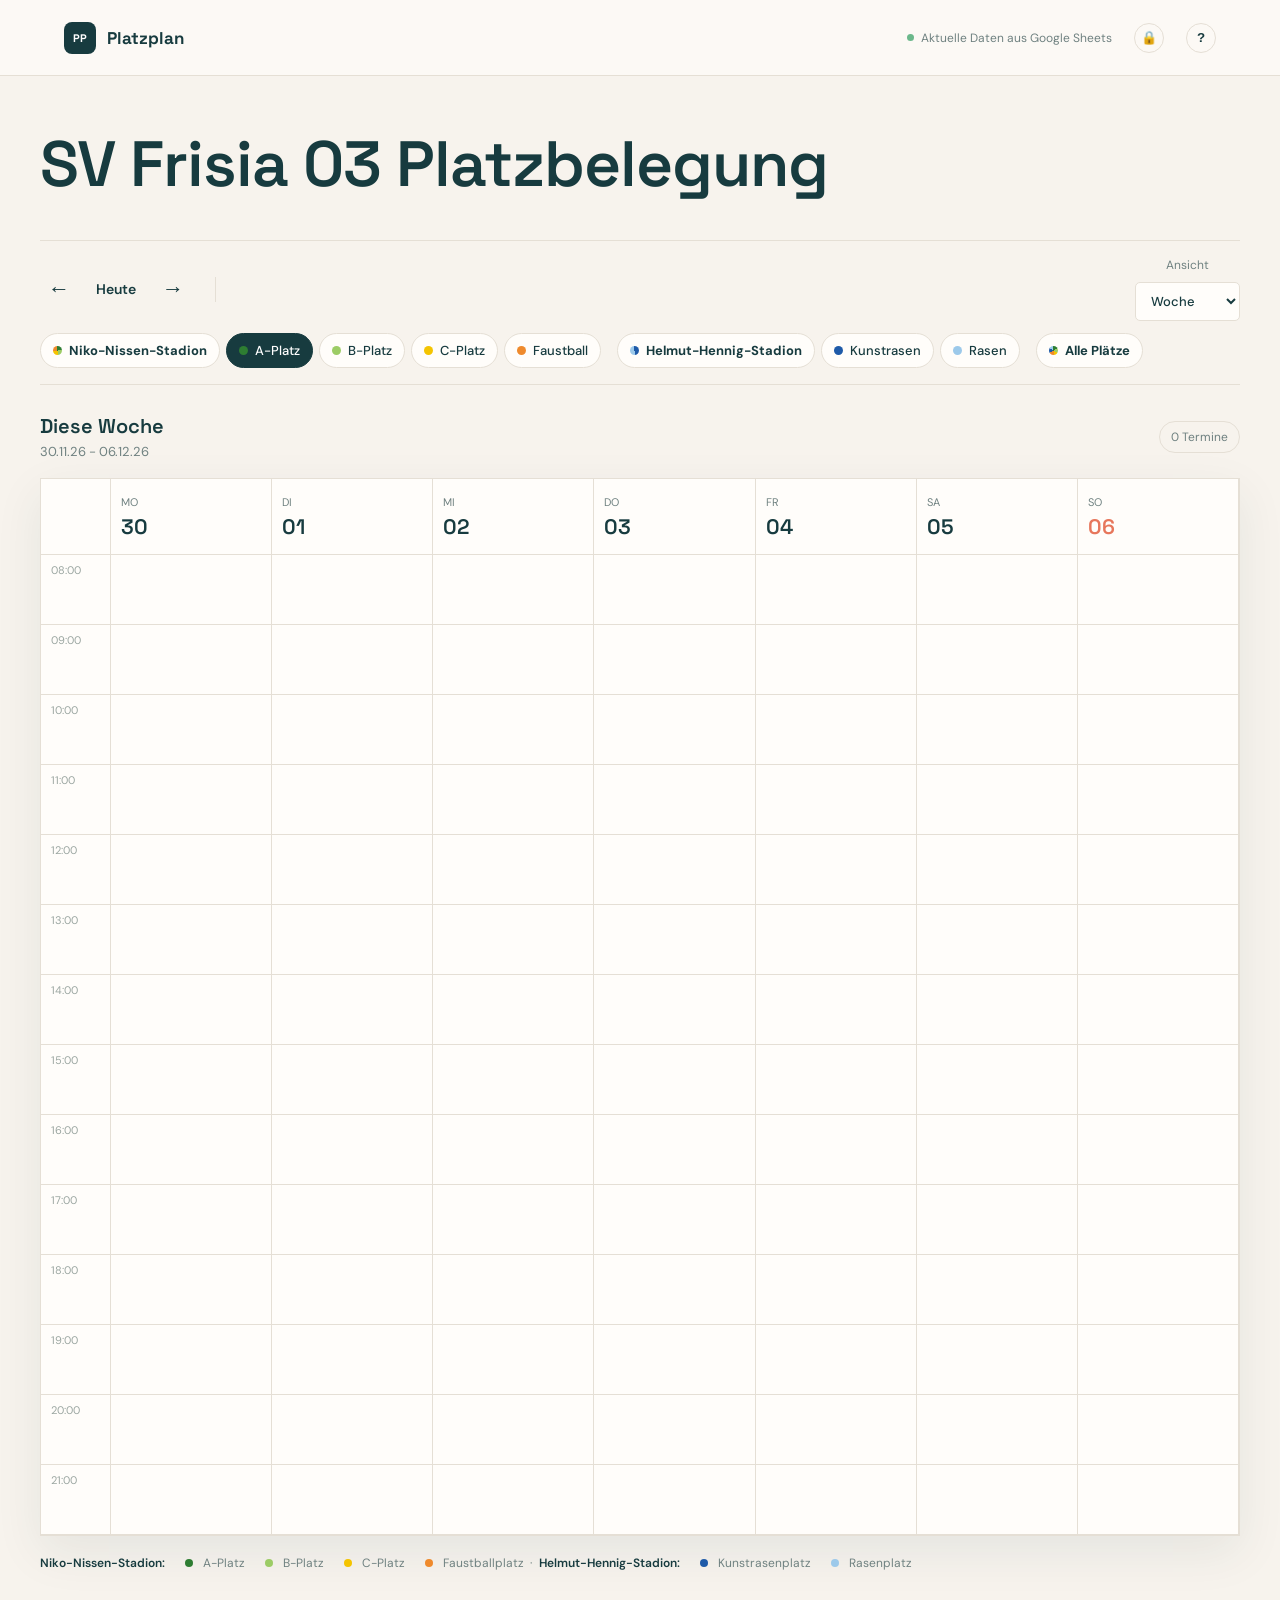
==== index.html @ 4167d1d9 "Platzplan: erste Version Co-Authored-By: Claude Opus 5.5 <noreply@anthropic.com>" ====
<!doctype html>
<html lang="de">
<head>
  <meta charset="utf-8">
  <meta name="viewport" content="width=device-width, initial-scale=1">
  <meta name="theme-color" content="#f4efe7">
  <title>Platzplan</title>
  <link rel="preconnect" href="https://fonts.googleapis.com">
  <link rel="preconnect" href="https://fonts.gstatic.com" crossorigin>
  <link href="https://fonts.googleapis.com/css2?family=DM+Sans:wght@400;500;600;700&family=Space+Grotesk:wght@500;600;700&display=swap" rel="stylesheet">
  <link rel="stylesheet" href="styles.css?v=20261004p">
</head>
<body>
  <header class="topbar">
    <a class="brand" href="#"><span class="brand-mark">PP</span><span>Platzplan</span></a>
    <div class="topbar-actions"><span class="sync-status"><i></i> Aktuelle Daten aus Google Sheets</span><a class="icon-button" href="admin.html" title="Anmelden zum Bearbeiten" aria-label="Admin-Login">🔒</a><button class="icon-button" id="helpButton" aria-label="Hilfe">?</button></div>
  </header>

  <main class="shell">
    <section class="intro"><h1>SV Frisia 03 Platzbelegung</h1></section>

    <section class="toolbar" aria-label="Planfilter">
      <div class="date-nav"><button class="small-button" id="previousWeek" aria-label="Vorherige Woche">←</button><button class="date-label" id="todayButton">Heute</button><button class="small-button" id="nextWeek" aria-label="Nächste Woche">→</button></div>
      <div class="toolbar-divider"></div><label class="select-wrap"><span>Ansicht</span><select id="viewSelect"><option value="week">Woche</option><option value="month">Monat</option><option value="day">Tag</option></select></label><div class="hall-buttons" id="hallButtons" role="group" aria-label="Platz wählen"></div>
    </section>

    <section class="summary-row"><div><strong id="weekTitle">Diese Woche</strong><span id="dateRange"></span></div><span class="event-count" id="eventCount">0 Termine</span></section>
    <section class="planner" id="planner" aria-live="polite"></section>

    <section class="bottom-row"><div class="hall-legend"><strong>Niko-Nissen-Stadion:</strong> <span class="legend-dot platz-a"></span>A-Platz <span class="legend-dot platz-b"></span>B-Platz <span class="legend-dot platz-c"></span>C-Platz <span class="legend-dot platz-faust"></span>Faustballplatz &nbsp;·&nbsp; <strong>Helmut-Hennig-Stadion:</strong> <span class="legend-dot platz-kunst"></span>Kunstrasenplatz <span class="legend-dot platz-rasen"></span>Rasenplatz</div></section>
  </main>

  <dialog id="eventDialog"><form method="dialog" id="eventForm"><div class="dialog-head"><div><p class="eyebrow">Termin verwalten</p><h2 id="dialogTitle">Neuer Termin</h2></div><button class="close-button" value="cancel" aria-label="Schließen">×</button></div><input type="hidden" id="eventId">
    <div class="form-grid"><label>Bezeichnung<input id="titleInput" required placeholder="z. B. Jugendtraining"></label><label>Platz<select id="hallInput" required></select></label><label>Datum<input id="dateInput" type="date" required></label><label>Beginn<input id="startInput" type="time" required></label><label>Ende<input id="endInput" type="time" required></label><label>Art<select id="typeInput"><option value="training">Training</option><option value="game">Spiel</option><option value="event">Veranstaltung</option></select></label></div>
    <label class="recurring-check"><input id="recurringInput" type="checkbox"> <span>Wiederholt sich regelmäßig</span></label><div class="recurrence-fields" id="recurrenceFields"><label>Wiederholung<select id="frequencyInput"><option value="weekly">Jede Woche</option><option value="biweekly">Alle 2 Wochen</option></select></label><label>An diesen Tagen<div class="day-picker" id="dayPicker"></div></label><label>Endet am<input id="untilInput" type="date"></label></div>
    <div class="form-actions"><button class="secondary-button close-form" value="cancel">Abbrechen</button><button class="danger-button" type="button" id="deleteButton">Löschen</button><button class="primary-button" value="default" type="submit">Termin speichern</button></div>
  </form></dialog>
  <dialog id="detailsDialog"><div class="dialog-head"><div><p class="eyebrow">Terminübersicht</p><h2 id="detailsTitle">Termin</h2></div><form method="dialog"><button class="close-button" aria-label="Schließen">×</button></form></div><div class="details-list"><div><span>Platz</span><strong id="detailsHall"></strong></div><div><span>Datum</span><strong id="detailsDate"></strong></div><div><span>Uhrzeit</span><strong id="detailsTime"></strong></div><div><span>Art</span><strong id="detailsType"></strong></div><div><span>Wiederholung</span><strong id="detailsRepeat"></strong></div></div><form method="dialog" class="details-close"><button class="secondary-button">Schließen</button></form></dialog>
  <div class="toast" id="toast" role="status"></div>
  <script src="app.js?v=20261004p"></script>
</body>
</html>
---- styles.css ----
.details-list{display:grid;gap:1px;background:var(--line);border:1px solid var(--line);border-radius:5px;overflow:hidden}.details-list div{display:flex;justify-content:space-between;gap:20px;padding:13px;background:var(--panel);font-size:14px}.details-list span{color:var(--muted)}.details-list strong{text-align:right}.details-close{display:flex;justify-content:flex-end;margin-top:22px}
@media(max-width:650px){.topbar{height:52px;padding:0 12px}.brand{font-size:14px;gap:7px}.brand-mark{width:26px;height:26px;font-size:9px}.icon-button{width:34px;height:34px}.shell{padding:18px 12px 24px}.intro{display:block;margin-bottom:18px}.intro h1{font-size:30px;line-height:1.05;letter-spacing:0}.toolbar{gap:6px;padding:10px 0}.date-nav{gap:4px}.small-button{font-size:18px;padding:6px 10px}.date-label{font-size:12px}.select-wrap select{padding:7px 8px;font-size:12px}.summary-row{padding:16px 0 10px}.summary-row strong{font-size:16px}.summary-row span:not(.event-count){font-size:11px}.event-count{font-size:10px;padding:5px 8px}.planner{min-height:280px}.planner-grid{min-width:780px}.day-head{padding:10px 7px;font-size:10px}.day-head strong{font-size:17px}.time-label{height:60px;padding:6px 7px;font-size:10px}.day-column{height:60px;background:linear-gradient(to bottom,transparent 59px,var(--line) 59px)}.event{left:3px;right:3px;min-height:42px;padding:6px;font-size:9px}.event strong{font-size:10px}.event small{font-size:9px}.month-grid{min-width:700px}.month-day{min-height:92px;padding:6px}.month-weekday{padding:8px 6px;font-size:10px}.month-day-number{font-size:14px;margin-bottom:4px}.month-event{font-size:9px;padding:4px}.bottom-row{font-size:11px;line-height:1.8}.hall-legend{gap:2px}}
@media(max-width:950px){.week-compact{display:grid;grid-template-columns:repeat(7,1fr);gap:2px;padding:8px 4px}.week-compact-head{text-align:center;font-size:9px;color:var(--muted);text-transform:uppercase;padding:2px 0 6px}.week-compact-head strong{display:block;font:600 13px 'Space Grotesk';color:var(--ink);text-transform:none}.week-compact-head.active strong{color:var(--coral)}.week-compact-day{display:flex;flex-direction:column;gap:3px;min-height:36px;padding:0 1px}.week-compact-event{border-radius:3px;padding:3px 2px;font-size:8px;text-align:center;color:var(--ink);border-left:2px solid;cursor:pointer;overflow:hidden;white-space:nowrap}.week-compact-more{font-size:8px;color:var(--muted);text-align:center}}
.month-grid{display:grid;grid-template-columns:repeat(7,minmax(120px,1fr));min-width:840px}.month-weekday{padding:12px 10px;border-right:1px solid var(--line);border-bottom:1px solid var(--line);font-size:11px;color:var(--muted);text-transform:uppercase}.month-day{min-height:125px;border-right:1px solid var(--line);border-bottom:1px solid var(--line);padding:8px;background:var(--panel)}.month-day.other-month{background:#faf8f4;color:#b8c0bc}.month-day.today{box-shadow:inset 0 3px 0 var(--coral)}.month-day-number{font:600 16px 'Space Grotesk';margin-bottom:7px}.month-event{display:block;border-left:3px solid;padding:5px 6px;margin:3px 0;border-radius:3px;font-size:10px;line-height:1.2;overflow:hidden;white-space:nowrap;text-overflow:ellipsis}.month-more{font-size:10px;color:var(--muted);padding:3px 6px}
.hall-legend{display:flex;align-items:center;flex-wrap:wrap;gap:4px}

:root{--ink:#173b3f;--muted:#6f8180;--paper:#f7f3ed;--panel:#fffdfa;--line:#e5dfd5;--coral:#e7765b;--mint:#c8e6d8;--yellow:#f2d98b;--blue:#b9d9df;--shadow:0 16px 45px rgba(23,59,63,.08)}*{box-sizing:border-box}body{margin:0;background:var(--paper);color:var(--ink);font-family:'DM Sans',sans-serif}.topbar{height:76px;border-bottom:1px solid var(--line);display:flex;align-items:center;justify-content:space-between;padding:0 clamp(20px,5vw,76px);background:rgba(255,253,250,.68)}.brand{color:var(--ink);text-decoration:none;display:flex;align-items:center;gap:11px;font-family:'Space Grotesk';font-weight:700;font-size:17px}.brand-mark{display:grid;place-items:center;width:32px;height:32px;background:var(--ink);color:#fff;border-radius:8px;font-size:11px;letter-spacing:0}.topbar-actions{display:flex;align-items:center;gap:22px;color:var(--muted);font-size:12px}.sync-status{display:flex;align-items:center;gap:7px}.sync-status i{display:block;width:7px;height:7px;background:#6bb88b;border-radius:50%}.icon-button,.small-button,.close-button{border:0;background:transparent;color:var(--ink);cursor:pointer}.icon-button{border:1px solid var(--line);width:30px;height:30px;border-radius:50%;font-weight:700}
a.icon-button{display:inline-flex;align-items:center;justify-content:center;text-decoration:none;font-size:13px}.shell{max-width:1260px;margin:auto;padding:58px 30px 44px}.intro{display:flex;justify-content:space-between;align-items:end;margin-bottom:45px}.eyebrow{margin:0 0 12px;color:var(--coral);text-transform:uppercase;letter-spacing:1.6px;font-size:11px;font-weight:700}.intro h1{font:600 clamp(40px,5vw,70px)/.96 'Space Grotesk';letter-spacing:-1px;margin:0}.intro h1 em{font-style:normal;color:var(--coral)}.intro-copy{color:var(--muted);max-width:420px;line-height:1.6;margin:22px 0 0;font-size:15px}.primary-button,.secondary-button,.danger-button{border:0;border-radius:6px;padding:13px 18px;font:600 14px 'DM Sans';cursor:pointer}.primary-button{background:var(--coral);color:#fff}.primary-button span{font-size:20px;line-height:0;margin-right:7px;vertical-align:-1px}.toolbar{display:flex;align-items:center;gap:23px;border-top:1px solid var(--line);border-bottom:1px solid var(--line);padding:16px 0}.date-nav{display:flex;align-items:center;gap:12px}.small-button{font-size:22px;padding:4px 8px}.date-label{border:0;background:transparent;color:var(--ink);font:600 14px 'DM Sans';cursor:pointer}.toolbar-divider{height:25px;border-left:1px solid var(--line)}.select-wrap{display:flex;align-items:center;gap:9px;color:var(--muted);font-size:12px;margin-left:auto}.select-wrap+ .select-wrap{margin-left:0}.select-wrap select{border:1px solid var(--line);background:var(--panel);padding:9px 28px 9px 11px;border-radius:5px;color:var(--ink);font:500 13px 'DM Sans'}.summary-row{display:flex;justify-content:space-between;align-items:center;padding:28px 0 18px}.summary-row strong{display:block;font:600 20px 'Space Grotesk'}.summary-row span:not(.event-count){color:var(--muted);font-size:13px;display:block;margin-top:4px}.event-count{font-size:12px;color:var(--muted);border:1px solid var(--line);padding:7px 11px;border-radius:20px}.planner{background:var(--panel);border:1px solid var(--line);box-shadow:var(--shadow);overflow:auto;min-height:340px}.planner-grid{display:grid;grid-template-columns:70px repeat(7,minmax(120px,1fr));min-width:910px}.planner-grid.day-view{grid-template-columns:70px minmax(260px,1fr);min-width:390px}.day-head{padding:16px 10px 14px;border-bottom:1px solid var(--line);border-right:1px solid var(--line);font-size:11px;color:var(--muted);text-transform:uppercase}.day-head strong{display:block;color:var(--ink);font:600 21px 'Space Grotesk';text-transform:none;margin-top:4px}.day-head.active strong{color:var(--coral)}.time-label{height:70px;border-right:1px solid var(--line);border-bottom:1px solid var(--line);padding:8px 10px;color:#9ba6a1;font-size:11px}.day-column{position:relative;height:70px;border-right:1px solid var(--line);border-bottom:1px solid var(--line);background:linear-gradient(to bottom,transparent 69px,var(--line) 69px)}.event{position:absolute;left:6px;right:6px;min-height:48px;border-radius:5px;padding:8px 9px;border-left:4px solid;font-size:11px;overflow:hidden;cursor:pointer;transition:transform .15s}.event:hover{transform:translateY(-2px)}.event strong{display:block;font-size:12px;margin-bottom:3px}.event small{display:block;color:#426164}.event.training{background:var(--mint);border-color:#54a685}.event.game{background:var(--yellow);border-color:#c39e36}.event.event{background:var(--blue);border-color:#5b9aa6}.empty{padding:55px 20px;text-align:center;color:var(--muted)}.bottom-row{display:flex;justify-content:space-between;align-items:center;padding-top:19px;color:var(--muted);font-size:12px}.legend-dot{display:inline-block;width:8px;height:8px;border-radius:50%;margin:0 6px 0 16px}.legend-dot:first-child{margin-left:0}.legend-dot.training{background:#54a685}.legend-dot.game{background:#c39e36}.legend-dot.event{background:#5b9aa6}.text-button{border:0;background:none;color:var(--coral);cursor:pointer;font:500 12px 'DM Sans'}dialog{border:0;border-radius:8px;padding:0;width:min(650px,calc(100% - 30px));color:var(--ink);box-shadow:0 25px 80px rgba(23,59,63,.2)}dialog::backdrop{background:rgba(23,59,63,.28)}#eventForm{padding:30px}.dialog-head{display:flex;justify-content:space-between;margin-bottom:25px}.dialog-head h2{font:600 28px 'Space Grotesk';margin:0}.close-button{font-size:26px}.form-grid{display:grid;grid-template-columns:1fr 1fr;gap:17px}label{display:flex;flex-direction:column;gap:7px;color:var(--muted);font-size:12px}input,select{font:400 14px 'DM Sans';padding:11px;border:1px solid var(--line);border-radius:4px;background:#fff;color:var(--ink)}.recurring-check{display:flex;flex-direction:row;align-items:center;margin:22px 0 15px;color:var(--ink);font-size:14px}.recurrence-fields{display:none;grid-template-columns:1fr 1fr;gap:17px;padding:17px;background:var(--paper);border-radius:5px}.recurrence-fields.visible{display:grid}.day-picker{display:flex;gap:5px}.day-choice{display:grid;place-items:center;width:31px;height:31px;border:1px solid var(--line);border-radius:4px;cursor:pointer;font-size:11px}.day-choice input{display:none}.day-choice:has(input:checked){background:var(--ink);color:#fff;border-color:var(--ink)}.form-actions{display:flex;justify-content:flex-end;gap:9px;margin-top:27px}.secondary-button{background:var(--paper);color:var(--ink)}.danger-button{background:transparent;color:#c35d4b;margin-right:auto}.toast{position:fixed;bottom:22px;left:50%;transform:translate(-50%,20px);background:var(--ink);color:#fff;padding:11px 17px;border-radius:5px;font-size:13px;opacity:0;transition:.2s;pointer-events:none}.toast.show{opacity:1;transform:translate(-50%,0)}@media(max-width:650px){.topbar{height:64px;padding:0 18px}.sync-status{display:none}.shell{padding:35px 18px}.intro{display:block;margin-bottom:32px}.intro h1{font-size:47px}.intro-copy{font-size:14px}.intro .primary-button{margin-top:22px;width:100%}.toolbar{gap:10px;flex-wrap:wrap}.toolbar-divider{display:none}.select-wrap{margin-left:0}.select-wrap:first-of-type{margin-left:auto}.select-wrap span{display:none}.select-wrap select{padding:9px}.bottom-row{display:block;line-height:2}.text-button{float:right}.form-grid{grid-template-columns:1fr}.recurrence-fields{grid-template-columns:1fr}.form-actions{flex-wrap:wrap}.form-actions .primary-button{order:3;width:100%}}
.admin-login{max-width:380px;margin:70px auto;background:var(--panel);border:1px solid var(--line);box-shadow:var(--shadow);border-radius:10px;padding:32px}
.admin-login h2{font:600 22px 'Space Grotesk';margin:0 0 6px}
.admin-login p{color:var(--muted);font-size:13px;margin:0 0 20px;line-height:1.5}
.admin-login input{width:100%;margin-bottom:14px}
.admin-login .primary-button{width:100%}
.admin-error{color:#c35d4b;font-size:13px;margin:10px 0 0}
.admin-bar{display:flex;flex-wrap:wrap;gap:10px;align-items:center;border-top:1px solid var(--line);border-bottom:1px solid var(--line);padding:16px 0;margin-bottom:6px}
.admin-bar .count{margin-left:auto;font-size:12px;color:var(--muted);border:1px solid var(--line);padding:7px 11px;border-radius:20px}
.admin-list{background:var(--panel);border:1px solid var(--line);box-shadow:var(--shadow);border-radius:8px;overflow:hidden;margin-top:14px}
.admin-row{display:flex;align-items:center;gap:12px;padding:12px 16px;border-bottom:1px solid var(--line)}
.admin-row:last-child{border-bottom:0}
.admin-dot{flex:0 0 auto;width:10px;height:10px;border-radius:50%;background:var(--muted)}

.admin-row-main{flex:1;min-width:0}
.admin-row-main strong{display:block;font-size:14px;font-weight:600;white-space:nowrap;overflow:hidden;text-overflow:ellipsis}
.admin-row-main span{font-size:12px;color:var(--muted)}
.admin-actions{flex:0 0 auto;display:flex;gap:6px}
.admin-actions button{border:1px solid var(--line);background:var(--panel);border-radius:5px;padding:6px 10px;font:500 12px 'DM Sans';color:var(--ink);cursor:pointer}
.admin-actions button.del{color:#c35d4b}
.admin-empty{padding:45px 20px;text-align:center;color:var(--muted);font-size:14px}
.admin-preview{max-height:230px;overflow:auto;border:1px solid var(--line);border-radius:6px;margin:14px 0;font-size:12px}
.admin-preview table{border-collapse:collapse;width:100%}
.admin-preview th,.admin-preview td{border:1px solid var(--line);padding:6px 8px;text-align:left;white-space:nowrap}
.admin-preview th{background:var(--paper);position:sticky;top:0}
.admin-note{font-size:13px;color:var(--muted);line-height:1.5;margin:0 0 14px}
.back-link{display:inline-block;margin-bottom:22px;color:var(--coral);text-decoration:none;font:500 13px 'DM Sans'}
@media(max-width:650px){.admin-row{flex-wrap:wrap}.admin-actions{width:100%}.admin-actions button{flex:1}}

.hall-buttons{display:flex;flex-wrap:wrap;gap:6px;margin-left:auto}.select-wrap+.hall-buttons{margin-left:0}.hall-button{display:inline-flex;align-items:center;gap:7px;border:1px solid var(--line);background:var(--panel);color:var(--ink);padding:8px 12px;border-radius:20px;font:500 13px 'DM Sans';cursor:pointer;white-space:nowrap}.hall-button::before{content:'';width:9px;height:9px;border-radius:50%;background:var(--muted)}.hall-button:hover{border-color:var(--ink)}.hall-button{-webkit-appearance:none;appearance:none;-webkit-tap-highlight-color:transparent}.hall-button[aria-pressed="true"],.hall-button[aria-pressed="true"]:hover{background:var(--ink);border-color:var(--ink);color:#fff;-webkit-text-fill-color:#fff}
@media(max-width:650px){.hall-buttons{width:100%;margin-left:0;gap:5px}.hall-button{padding:6px 9px;font-size:11px;gap:5px}.hall-button::before{width:7px;height:7px}}
.toolbar{flex-wrap:wrap;row-gap:12px}
.admin-bar .hall-buttons{margin-left:0}
.week-compact-event.platz-a,.month-event.platz-a,.planner .event.platz-a{background:#2e7d32;border-color:#1b5e20;color:#fff}.planner .event.platz-a small{color:#fff;opacity:.85}.legend-dot.platz-a,.admin-dot.platz-a,.hall-button.platz-a::before{background:#2e7d32}
.week-compact-event.platz-b,.month-event.platz-b,.planner .event.platz-b{background:#9ccc65;border-color:#689f38;color:var(--ink)}.planner .event.platz-b small{color:var(--ink);opacity:.85}.legend-dot.platz-b,.admin-dot.platz-b,.hall-button.platz-b::before{background:#9ccc65}
.week-compact-event.platz-c,.month-event.platz-c,.planner .event.platz-c{background:#f4c400;border-color:#b48e00;color:var(--ink)}.planner .event.platz-c small{color:var(--ink);opacity:.85}.legend-dot.platz-c,.admin-dot.platz-c,.hall-button.platz-c::before{background:#f4c400}
.week-compact-event.platz-faust,.month-event.platz-faust,.planner .event.platz-faust{background:#ef8a2c;border-color:#c0661a;color:var(--ink)}.planner .event.platz-faust small{color:var(--ink);opacity:.85}.legend-dot.platz-faust,.admin-dot.platz-faust,.hall-button.platz-faust::before{background:#ef8a2c}
.week-compact-event.platz-kunst,.month-event.platz-kunst,.planner .event.platz-kunst{background:#1e5aa8;border-color:#143f78;color:#fff}.planner .event.platz-kunst small{color:#fff;opacity:.85}.legend-dot.platz-kunst,.admin-dot.platz-kunst,.hall-button.platz-kunst::before{background:#1e5aa8}
.week-compact-event.platz-rasen,.month-event.platz-rasen,.planner .event.platz-rasen{background:#9cc9ea;border-color:#5b9ac6;color:var(--ink)}.planner .event.platz-rasen small{color:var(--ink);opacity:.85}.legend-dot.platz-rasen,.admin-dot.platz-rasen,.hall-button.platz-rasen::before{background:#9cc9ea}
.hall-button.stadion{font-weight:700}.hall-button.stadion-nns::before{background:conic-gradient(#2e7d32 0 25%,#9ccc65 0 50%,#f4c400 0 75%,#ef8a2c 0)}.hall-button.stadion-hhs::before{background:conic-gradient(#1e5aa8 0 50%,#9cc9ea 0)}.hall-button.hall-all::before{background:conic-gradient(#2e7d32 0 17%,#9ccc65 0 33%,#f4c400 0 50%,#ef8a2c 0 67%,#1e5aa8 0 83%,#9cc9ea 0)}.hall-button.stadion-hhs,.hall-button.hall-all{margin-left:10px}.hall-legend strong{color:var(--ink);font-weight:600}
@media(max-width:650px){.hall-button.stadion-hhs,.hall-button.hall-all{margin-left:0}}
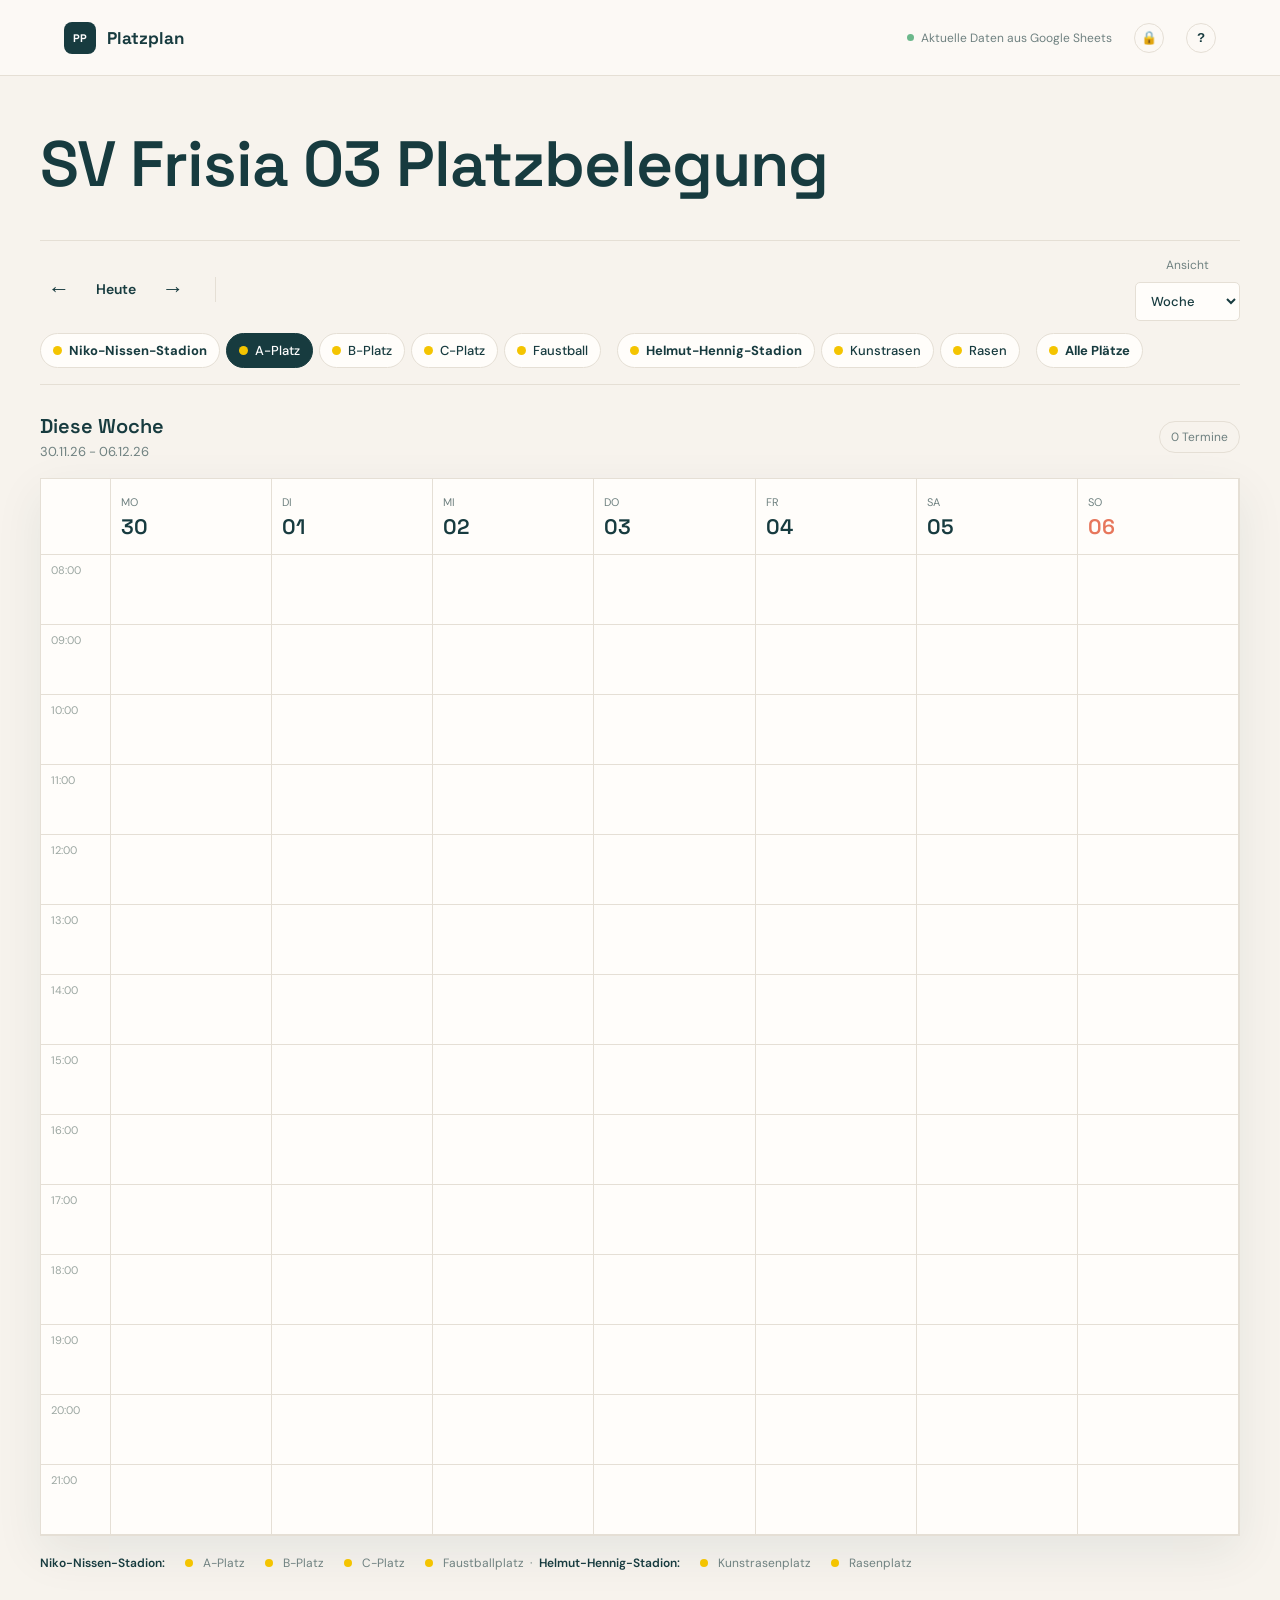
==== commit d8cab895: "Platzplan: alle Plätze in Frisia-Gelb mit schwarzer Schrift Co-Authored-By: Claude Opus 5.5 <noreply" ====
--- a/index.html
+++ b/index.html
@@ -8,7 +8,7 @@
   <link rel="preconnect" href="https://fonts.googleapis.com">
   <link rel="preconnect" href="https://fonts.gstatic.com" crossorigin>
   <link href="https://fonts.googleapis.com/css2?family=DM+Sans:wght@400;500;600;700&family=Space+Grotesk:wght@500;600;700&display=swap" rel="stylesheet">
-  <link rel="stylesheet" href="styles.css?v=20261004p">
+  <link rel="stylesheet" href="styles.css?v=20261004r">
 </head>
 <body>
   <header class="topbar">
@@ -37,6 +37,6 @@
   </form></dialog>
   <dialog id="detailsDialog"><div class="dialog-head"><div><p class="eyebrow">Terminübersicht</p><h2 id="detailsTitle">Termin</h2></div><form method="dialog"><button class="close-button" aria-label="Schließen">×</button></form></div><div class="details-list"><div><span>Platz</span><strong id="detailsHall"></strong></div><div><span>Datum</span><strong id="detailsDate"></strong></div><div><span>Uhrzeit</span><strong id="detailsTime"></strong></div><div><span>Art</span><strong id="detailsType"></strong></div><div><span>Wiederholung</span><strong id="detailsRepeat"></strong></div></div><form method="dialog" class="details-close"><button class="secondary-button">Schließen</button></form></dialog>
   <div class="toast" id="toast" role="status"></div>
-  <script src="app.js?v=20261004p"></script>
+  <script src="app.js?v=20261004r"></script>
 </body>
 </html>
--- a/styles.css
+++ b/styles.css
@@ -38,11 +38,11 @@
 @media(max-width:650px){.hall-buttons{width:100%;margin-left:0;gap:5px}.hall-button{padding:6px 9px;font-size:11px;gap:5px}.hall-button::before{width:7px;height:7px}}
 .toolbar{flex-wrap:wrap;row-gap:12px}
 .admin-bar .hall-buttons{margin-left:0}
-.week-compact-event.platz-a,.month-event.platz-a,.planner .event.platz-a{background:#2e7d32;border-color:#1b5e20;color:#fff}.planner .event.platz-a small{color:#fff;opacity:.85}.legend-dot.platz-a,.admin-dot.platz-a,.hall-button.platz-a::before{background:#2e7d32}
-.week-compact-event.platz-b,.month-event.platz-b,.planner .event.platz-b{background:#9ccc65;border-color:#689f38;color:var(--ink)}.planner .event.platz-b small{color:var(--ink);opacity:.85}.legend-dot.platz-b,.admin-dot.platz-b,.hall-button.platz-b::before{background:#9ccc65}
-.week-compact-event.platz-c,.month-event.platz-c,.planner .event.platz-c{background:#f4c400;border-color:#b48e00;color:var(--ink)}.planner .event.platz-c small{color:var(--ink);opacity:.85}.legend-dot.platz-c,.admin-dot.platz-c,.hall-button.platz-c::before{background:#f4c400}
-.week-compact-event.platz-faust,.month-event.platz-faust,.planner .event.platz-faust{background:#ef8a2c;border-color:#c0661a;color:var(--ink)}.planner .event.platz-faust small{color:var(--ink);opacity:.85}.legend-dot.platz-faust,.admin-dot.platz-faust,.hall-button.platz-faust::before{background:#ef8a2c}
-.week-compact-event.platz-kunst,.month-event.platz-kunst,.planner .event.platz-kunst{background:#1e5aa8;border-color:#143f78;color:#fff}.planner .event.platz-kunst small{color:#fff;opacity:.85}.legend-dot.platz-kunst,.admin-dot.platz-kunst,.hall-button.platz-kunst::before{background:#1e5aa8}
-.week-compact-event.platz-rasen,.month-event.platz-rasen,.planner .event.platz-rasen{background:#9cc9ea;border-color:#5b9ac6;color:var(--ink)}.planner .event.platz-rasen small{color:var(--ink);opacity:.85}.legend-dot.platz-rasen,.admin-dot.platz-rasen,.hall-button.platz-rasen::before{background:#9cc9ea}
-.hall-button.stadion{font-weight:700}.hall-button.stadion-nns::before{background:conic-gradient(#2e7d32 0 25%,#9ccc65 0 50%,#f4c400 0 75%,#ef8a2c 0)}.hall-button.stadion-hhs::before{background:conic-gradient(#1e5aa8 0 50%,#9cc9ea 0)}.hall-button.hall-all::before{background:conic-gradient(#2e7d32 0 17%,#9ccc65 0 33%,#f4c400 0 50%,#ef8a2c 0 67%,#1e5aa8 0 83%,#9cc9ea 0)}.hall-button.stadion-hhs,.hall-button.hall-all{margin-left:10px}.hall-legend strong{color:var(--ink);font-weight:600}
+.week-compact-event.platz-a,.month-event.platz-a,.planner .event.platz-a{background:#f4c400;border-color:#b48e00;color:#000}.planner .event.platz-a small{color:#000;opacity:.8}.legend-dot.platz-a,.admin-dot.platz-a,.hall-button.platz-a::before{background:#f4c400}
+.week-compact-event.platz-b,.month-event.platz-b,.planner .event.platz-b{background:#f4c400;border-color:#b48e00;color:#000}.planner .event.platz-b small{color:#000;opacity:.8}.legend-dot.platz-b,.admin-dot.platz-b,.hall-button.platz-b::before{background:#f4c400}
+.week-compact-event.platz-c,.month-event.platz-c,.planner .event.platz-c{background:#f4c400;border-color:#b48e00;color:#000}.planner .event.platz-c small{color:#000;opacity:.8}.legend-dot.platz-c,.admin-dot.platz-c,.hall-button.platz-c::before{background:#f4c400}
+.week-compact-event.platz-faust,.month-event.platz-faust,.planner .event.platz-faust{background:#f4c400;border-color:#b48e00;color:#000}.planner .event.platz-faust small{color:#000;opacity:.8}.legend-dot.platz-faust,.admin-dot.platz-faust,.hall-button.platz-faust::before{background:#f4c400}
+.week-compact-event.platz-kunst,.month-event.platz-kunst,.planner .event.platz-kunst{background:#f4c400;border-color:#b48e00;color:#000}.planner .event.platz-kunst small{color:#000;opacity:.8}.legend-dot.platz-kunst,.admin-dot.platz-kunst,.hall-button.platz-kunst::before{background:#f4c400}
+.week-compact-event.platz-rasen,.month-event.platz-rasen,.planner .event.platz-rasen{background:#f4c400;border-color:#b48e00;color:#000}.planner .event.platz-rasen small{color:#000;opacity:.8}.legend-dot.platz-rasen,.admin-dot.platz-rasen,.hall-button.platz-rasen::before{background:#f4c400}
+.hall-button.stadion{font-weight:700}.hall-button.stadion-nns::before{background:#f4c400}.hall-button.stadion-hhs::before{background:#f4c400}.hall-button.hall-all::before{background:#f4c400}.hall-button.stadion-hhs,.hall-button.hall-all{margin-left:10px}.hall-legend strong{color:var(--ink);font-weight:600}
 @media(max-width:650px){.hall-button.stadion-hhs,.hall-button.hall-all{margin-left:0}}
